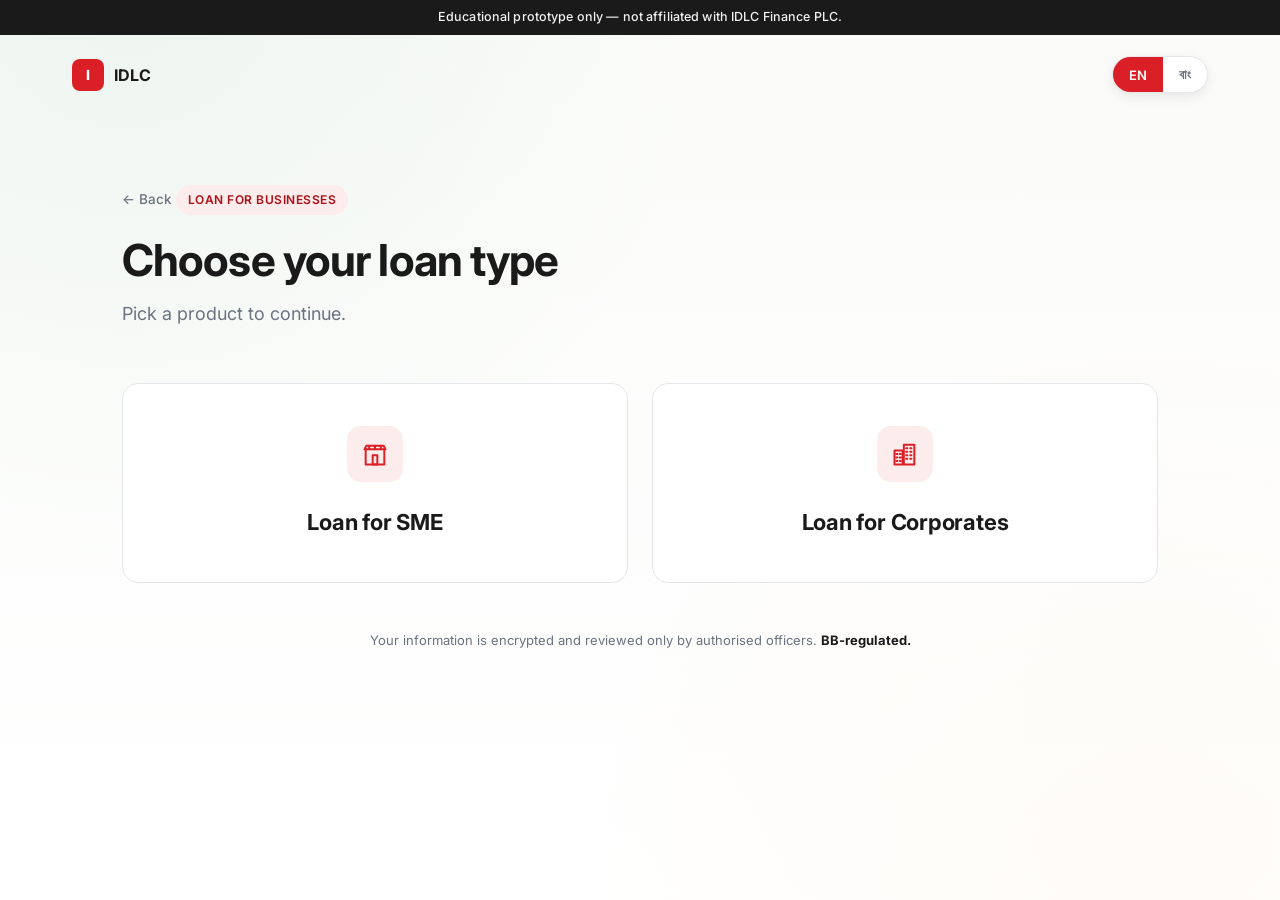
==== apply-business.html @ 6945b5ed "Initial commit: loan gateway prototype" ====
<!DOCTYPE html>
<html lang="en">
<head>
  <meta charset="UTF-8" />
  <meta name="viewport" content="width=device-width, initial-scale=1.0" />
  <title>Apply: Business Loans — IDLC Finance</title>
  <meta name="description" content="Choose between SME Loan and Corporate Loan." />
  <link rel="preconnect" href="https://fonts.googleapis.com" />
  <link rel="preconnect" href="https://fonts.gstatic.com" crossorigin />
  <link href="https://fonts.googleapis.com/css2?family=Hind+Siliguri:wght@400;500;600;700&family=Inter:wght@400;500;600;700&display=swap" rel="stylesheet" />
  <link rel="stylesheet" href="styles.css?v=2" />
</head>
<body class="apply-page">

  <div class="demo-ribbon" role="note">
    <span data-i18n="demo_disclaimer">Educational prototype only — not affiliated with IDLC Finance PLC.</span>
  </div>

  <header class="apply-header">
    <a href="index.html" class="brand" aria-label="IDLC Finance home">
      <span class="brand-mark">I</span>
      <span data-i18n="brand_name">IDLC</span>
    </a>

    <div class="lang-toggle" role="group" aria-label="Language">
      <button data-lang="en" class="lang-btn active" type="button" aria-pressed="true">EN</button>
      <button data-lang="bn" class="lang-btn" type="button" aria-pressed="false">বাং</button>
    </div>
  </header>

  <main class="apply-main">
    <a href="apply.html" class="back-link" data-i18n="back">← Back</a>
    <span class="apply-eyebrow" data-i18n="loan_business">Loan for Businesses</span>
    <h1 class="apply-title" data-i18n="choose_loan_type">Choose your loan type</h1>
    <p class="apply-subtitle" data-i18n="choose_loan_sub">Pick a product to continue.</p>

    <div class="loan-options">

      <a href="#" class="loan-card loan-card--compact" aria-label="SME Loan">
        <div class="loan-card-icon" aria-hidden="true">
          <svg viewBox="0 0 24 24" fill="none" stroke="currentColor" stroke-width="1.7" stroke-linecap="round" stroke-linejoin="round">
            <path d="M3 8h18l-1.5-3h-15z"/>
            <path d="M7 8v-3M12 8v-3M17 8v-3"/>
            <path d="M4 8v13h16V8"/>
            <rect x="10" y="13" width="4" height="8"/>
          </svg>
        </div>
        <h2 data-i18n="prod_sme_loan">Loan for SME</h2>
      </a>

      <a href="#" class="loan-card loan-card--compact" aria-label="Corporate Loan">
        <div class="loan-card-icon" aria-hidden="true">
          <svg viewBox="0 0 24 24" fill="none" stroke="currentColor" stroke-width="1.7" stroke-linecap="round" stroke-linejoin="round">
            <rect x="3" y="9" width="7" height="12"/>
            <rect x="11" y="4" width="9" height="17"/>
            <line x1="4.5" y1="12" x2="5.5" y2="12"/>
            <line x1="7.5" y1="12" x2="8.5" y2="12"/>
            <line x1="4.5" y1="15" x2="5.5" y2="15"/>
            <line x1="7.5" y1="15" x2="8.5" y2="15"/>
            <line x1="4.5" y1="18" x2="5.5" y2="18"/>
            <line x1="7.5" y1="18" x2="8.5" y2="18"/>
            <line x1="13" y1="7" x2="14" y2="7"/>
            <line x1="16.5" y1="7" x2="17.5" y2="7"/>
            <line x1="13" y1="10" x2="14" y2="10"/>
            <line x1="16.5" y1="10" x2="17.5" y2="10"/>
            <line x1="13" y1="13" x2="14" y2="13"/>
            <line x1="16.5" y1="13" x2="17.5" y2="13"/>
            <line x1="13" y1="16" x2="14" y2="16"/>
            <line x1="16.5" y1="16" x2="17.5" y2="16"/>
          </svg>
        </div>
        <h2 data-i18n="prod_corporate_loan">Loan for Corporates</h2>
      </a>

    </div>

    <p class="apply-footer-note" data-i18n-html="footer_note_html">
      Your information is encrypted and reviewed only by authorised officers. <strong>BB-regulated.</strong>
    </p>
  </main>

  <script src="translations.js"></script>
  <script src="app.js"></script>
</body>
</html>
---- styles.css ----
:root {
  --idlc-green: #DA1F26;       /* primary brand red */
  --idlc-green-dark: #AE1018;  /* hover / pressed */
  --idlc-green-light: #FDECEC; /* tint backgrounds */
  --idlc-green-deeper: #5E0B0F;/* dark band (why-us) */
  --idlc-accent: #F5A623;      /* warm amber accent */
  --bg: #ffffff;
  --surface: #fafbf9;
  --surface-2: #f3f6f3;
  --text: #1a1a1a;
  --text-muted: #6b7280;
  --text-light: #9ca3af;
  --border: #e5e7eb;
  --shadow-sm: 0 1px 2px rgba(0,0,0,0.04);
  --shadow-md: 0 4px 12px rgba(0,0,0,0.08);
  --shadow-lg: 0 12px 32px rgba(0,131,62,0.20);
  --radius-sm: 8px;
  --radius-md: 12px;
  --radius-lg: 16px;
  --radius-pill: 9999px;
}

* { box-sizing: border-box; margin: 0; padding: 0; }
html { scroll-behavior: smooth; }
body {
  font-family: 'Inter', -apple-system, BlinkMacSystemFont, "Segoe UI", "Helvetica Neue", Arial, sans-serif;
  color: var(--text);
  background: var(--bg);
  line-height: 1.5;
  -webkit-font-smoothing: antialiased;
}
body[lang="bn"],
html[lang="bn"] body {
  font-family: 'Hind Siliguri', 'Noto Sans Bengali', 'SolaimanLipi', -apple-system, sans-serif;
}

img, svg { max-width: 100%; }
ul { list-style: none; }
a { color: inherit; text-decoration: none; }

/* ============================================================
   HOME PAGE — all clicks inside .home-content are disabled
   ============================================================ */
.home-content {
  pointer-events: none;
  user-select: none;
}

/* ============ Top nav ============ */
.site-nav {
  background: white;
  border-bottom: 1px solid var(--border);
  position: relative;
  z-index: 5;
}
.site-nav-inner {
  max-width: 1240px;
  margin: 0 auto;
  display: flex;
  align-items: center;
  justify-content: space-between;
  padding: 14px 32px;
  gap: 24px;
}
.site-brand {
  display: inline-flex;
  align-items: center;
  gap: 10px;
  font-weight: 700;
  font-size: 17px;
}
.site-brand-mark {
  width: 32px;
  height: 32px;
  border-radius: 8px;
  background: var(--idlc-green);
  color: white;
  display: grid;
  place-items: center;
  font-size: 15px;
  font-weight: 800;
}
.site-menu {
  display: flex;
  gap: 22px;
  align-items: center;
  flex: 1;
  justify-content: center;
}
.site-menu a {
  font-size: 13.5px;
  font-weight: 500;
  color: var(--text);
  white-space: nowrap;
}
.site-nav-actions {
  display: flex;
  align-items: center;
  gap: 18px;
  font-size: 13.5px;
  font-weight: 500;
  color: var(--text);
}
.nav-icon {
  display: inline-grid;
  place-items: center;
  color: var(--text-muted);
}
.nav-login {
  padding: 7px 14px;
  border: 1px solid var(--idlc-green);
  border-radius: var(--radius-pill);
  color: var(--idlc-green);
}

/* ============ Hero ============ */
.hero {
  position: relative;
  background: linear-gradient(180deg, #f1f8f3 0%, #e8f5ee 60%, #ffffff 100%);
  overflow: hidden;
}
.hero-bg { position: absolute; inset: 0; pointer-events: none; }
.hero-blob {
  position: absolute;
  border-radius: 50%;
  filter: blur(60px);
  opacity: 0.55;
}
.hero-blob-1 { width: 420px; height: 420px; background: rgba(0,131,62,0.18); top: -120px; left: -100px; }
.hero-blob-2 { width: 360px; height: 360px; background: rgba(245,166,35,0.16); bottom: -120px; right: -80px; }

.hero-inner {
  position: relative;
  max-width: 1240px;
  margin: 0 auto;
  padding: 80px 32px 96px;
  display: grid;
  grid-template-columns: 1.15fr 0.85fr;
  gap: 48px;
  align-items: center;
}
.hero-eyebrow {
  display: inline-block;
  background: white;
  color: var(--idlc-green-dark);
  font-size: 12px;
  font-weight: 600;
  letter-spacing: 0.06em;
  text-transform: uppercase;
  padding: 6px 12px;
  border-radius: var(--radius-pill);
  border: 1px solid rgba(0,131,62,0.18);
  margin-bottom: 18px;
}
.hero-title {
  font-size: clamp(34px, 5vw, 56px);
  font-weight: 800;
  line-height: 1.08;
  letter-spacing: -0.025em;
  margin-bottom: 18px;
  max-width: 600px;
}
.hero-sub {
  font-size: 18px;
  color: var(--text-muted);
  max-width: 540px;
  margin-bottom: 32px;
}
.hero-ctas {
  display: flex;
  gap: 12px;
  flex-wrap: wrap;
}
.btn {
  display: inline-flex;
  align-items: center;
  gap: 8px;
  padding: 13px 24px;
  border-radius: var(--radius-pill);
  font-size: 14.5px;
  font-weight: 600;
  white-space: nowrap;
}
.btn-primary {
  background: var(--idlc-green);
  color: white;
}
.btn-ghost {
  background: transparent;
  color: var(--text);
  border: 1.5px solid var(--text);
}

/* Hero card */
.hero-card {
  background: white;
  border-radius: 20px;
  padding: 28px;
  box-shadow: 0 24px 60px rgba(0,131,62,0.12), 0 4px 12px rgba(0,0,0,0.05);
  border: 1px solid var(--border);
}
.hero-card-chart { margin-bottom: 12px; }
.hero-card-value {
  font-size: 32px;
  font-weight: 800;
  color: var(--idlc-green-dark);
  letter-spacing: -0.02em;
  margin-bottom: 4px;
}
.hero-card-label {
  font-size: 14px;
  color: var(--text);
  font-weight: 600;
  margin-bottom: 4px;
}
.hero-card-meta {
  font-size: 12.5px;
  color: var(--text-muted);
}

/* ============ Stat strip ============ */
.stat-strip {
  background: var(--idlc-green);
  color: white;
}
.stat-strip-inner {
  max-width: 1240px;
  margin: 0 auto;
  padding: 32px;
  display: grid;
  grid-template-columns: repeat(4, 1fr);
  gap: 24px;
}
.stat-item {
  display: flex;
  flex-direction: column;
  align-items: center;
  text-align: center;
  gap: 4px;
}
.stat-num {
  font-size: 36px;
  font-weight: 800;
  letter-spacing: -0.02em;
  line-height: 1;
}
.stat-label {
  font-size: 13px;
  opacity: 0.88;
}

/* ============ Section wrapper ============ */
.section {
  padding: 88px 0;
}
.section-inner {
  max-width: 1240px;
  margin: 0 auto;
  padding: 0 32px;
}
.section-head {
  margin-bottom: 48px;
}
.section-head--center {
  text-align: center;
}
.section-title {
  font-size: clamp(26px, 3.4vw, 36px);
  font-weight: 700;
  letter-spacing: -0.015em;
  margin-bottom: 10px;
}
.section-title--light { color: white; }
.section-sub {
  font-size: 16px;
  color: var(--text-muted);
  max-width: 600px;
}
.section-sub--light { color: rgba(255,255,255,0.85); margin: 0 auto; }

/* ============ How it works ============ */
.how-grid {
  display: grid;
  grid-template-columns: repeat(3, 1fr);
  gap: 32px;
  position: relative;
  padding-top: 8px;
  max-width: 980px;
  margin: 0 auto;
}
.how-grid::before {
  content: "";
  position: absolute;
  top: 36px;
  left: 18%;
  right: 18%;
  height: 2px;
  background: linear-gradient(90deg, transparent 0%, var(--idlc-green-light) 18%, var(--idlc-green-light) 82%, transparent 100%);
  z-index: 0;
}
.how-step {
  text-align: center;
  position: relative;
  z-index: 1;
  padding: 0 8px;
}
.how-step-num {
  width: 56px;
  height: 56px;
  border-radius: 50%;
  background: var(--idlc-green);
  color: white;
  font-weight: 800;
  display: grid;
  place-items: center;
  font-size: 17px;
  margin: 0 auto 18px;
  border: 4px solid white;
  box-shadow: 0 6px 20px rgba(218,31,38,0.28);
  letter-spacing: 0.02em;
}
.how-icon {
  width: 44px;
  height: 44px;
  border-radius: 12px;
  background: var(--idlc-green-light);
  color: var(--idlc-green);
  display: grid;
  place-items: center;
  margin: 0 auto 14px;
}
.how-step h3 {
  font-size: 18px;
  font-weight: 700;
  margin-bottom: 8px;
}
.how-step p {
  font-size: 14.5px;
  color: var(--text-muted);
  max-width: 280px;
  margin: 0 auto;
  line-height: 1.55;
}
.card-link {
  display: inline-block;
  color: var(--idlc-green);
  font-weight: 600;
  font-size: 13.5px;
}

/* ============ News ============ */
.section-news { background: var(--surface); }
.news-grid {
  display: grid;
  grid-template-columns: repeat(4, 1fr);
  gap: 20px;
}
.news-card {
  background: white;
  border: 1px solid var(--border);
  border-radius: var(--radius-lg);
  overflow: hidden;
}
.news-thumb {
  width: 100%;
  aspect-ratio: 16/10;
}
.news-thumb-1 { background: linear-gradient(135deg, #DA1F26 0%, #8A0F14 100%); }
.news-thumb-2 { background: linear-gradient(135deg, #5E0B0F 0%, #DA1F26 100%); }
.news-thumb-3 { background: linear-gradient(135deg, #2c3e50 0%, #34495e 100%); }
.news-thumb-4 { background: linear-gradient(135deg, #C44848 0%, #E9A0A0 100%); }
.news-body { padding: 20px 22px 24px; }
.news-date {
  display: block;
  font-size: 12px;
  font-weight: 600;
  color: var(--idlc-green-dark);
  letter-spacing: 0.04em;
  text-transform: uppercase;
  margin-bottom: 8px;
}
.news-card h3 {
  font-size: 16px;
  font-weight: 700;
  line-height: 1.35;
  margin-bottom: 8px;
}
.news-card p {
  font-size: 13.5px;
  color: var(--text-muted);
  line-height: 1.55;
  margin-bottom: 14px;
}

/* ============ Why us (dark green band) ============ */
.section-why {
  background:
    radial-gradient(circle at 15% 25%, rgba(255,255,255,0.06), transparent 40%),
    radial-gradient(circle at 85% 75%, rgba(245,166,35,0.08), transparent 40%),
    linear-gradient(180deg, var(--idlc-green-dark) 0%, var(--idlc-green-deeper) 100%);
  color: white;
}
.why-grid {
  display: grid;
  grid-template-columns: repeat(4, 1fr);
  gap: 18px;
}
.why-card {
  background: rgba(255,255,255,0.06);
  border: 1px solid rgba(255,255,255,0.12);
  border-radius: var(--radius-lg);
  padding: 28px 22px;
  text-align: center;
}
.why-icon {
  width: 56px;
  height: 56px;
  border-radius: 14px;
  background: rgba(255,255,255,0.10);
  color: white;
  display: grid;
  place-items: center;
  margin: 0 auto 18px;
}
.why-card h3 {
  font-size: 16px;
  font-weight: 700;
  margin-bottom: 8px;
}
.why-card p {
  font-size: 13px;
  color: rgba(255,255,255,0.80);
  line-height: 1.55;
}

/* ============ Quick links ============ */
.quick-grid {
  display: grid;
  grid-template-columns: repeat(4, 1fr);
  gap: 20px;
}
.quick-card {
  background: white;
  border: 1px solid var(--border);
  border-radius: var(--radius-lg);
  padding: 22px;
}
.quick-thumb {
  aspect-ratio: 16/9;
  border-radius: var(--radius-md);
  margin-bottom: 18px;
  display: grid;
  place-items: center;
  color: white;
  font-weight: 800;
  font-size: 18px;
  letter-spacing: 0.04em;
}
.quick-thumb-1 { background: linear-gradient(135deg, #2c3e50, #34495e); }
.quick-thumb-2 { background: linear-gradient(135deg, #DA1F26, #E55C61); }
.quick-thumb-3 { background: linear-gradient(135deg, #1976d2, #42a5f5); }

.quick-card h3 {
  font-size: 16px;
  font-weight: 700;
  margin-bottom: 6px;
}
.quick-card p {
  font-size: 13.5px;
  color: var(--text-muted);
  line-height: 1.55;
  margin-bottom: 14px;
}

.quick-card-stock {
  background: linear-gradient(160deg, #fff7ed 0%, #fffbf2 100%);
  border-color: rgba(245,166,35,0.30);
}
.stock-head {
  font-weight: 700;
  font-size: 15px;
  color: var(--idlc-green-dark);
  margin-bottom: 14px;
}
.stock-rows { display: flex; flex-direction: column; gap: 8px; margin-bottom: 16px; }
.stock-row {
  display: flex;
  justify-content: space-between;
  font-size: 13.5px;
  color: var(--text);
  padding: 6px 10px;
  background: white;
  border-radius: 8px;
  border: 1px solid #f3e2c4;
}
.stock-row strong { font-weight: 700; }
.stock-up { color: var(--idlc-green-dark); }

/* ============ Home footer ============ */
.home-footer {
  background: #f3f6f3;
  color: var(--text);
}
.footer-illustration {
  display: block;
  line-height: 0;
  background: #f3f6f3;
}
.footer-inner {
  max-width: 1240px;
  margin: 0 auto;
  padding: 56px 32px 32px;
  display: grid;
  grid-template-columns: repeat(3, 1fr) 1.4fr;
  gap: 40px;
}
.footer-col h4 {
  font-size: 13px;
  font-weight: 700;
  letter-spacing: 0.06em;
  text-transform: uppercase;
  margin-bottom: 16px;
  color: var(--text);
}
.footer-col ul li {
  font-size: 14px;
  color: var(--text-muted);
  margin-bottom: 10px;
}
.footer-col-wide { color: var(--text); }
.footer-map {
  width: 100%;
  height: 130px;
  border-radius: var(--radius-md);
  background: white;
  border: 1px solid var(--border);
  position: relative;
  overflow: hidden;
  margin-bottom: 16px;
}
.footer-map-grid {
  position: absolute; inset: 0;
  background-image:
    linear-gradient(to right, rgba(0,0,0,0.04) 1px, transparent 1px),
    linear-gradient(to bottom, rgba(0,0,0,0.04) 1px, transparent 1px);
  background-size: 20px 20px;
}
.footer-map-road {
  position: absolute;
  top: 60%;
  left: -10%;
  right: -10%;
  height: 8px;
  background: rgba(218,31,38,0.15);
  transform: rotate(-6deg);
}
.footer-map-pin {
  position: absolute;
  top: 38%;
  left: 56%;
}
.footer-address {
  font-size: 13.5px;
  color: var(--text-muted);
  margin-bottom: 6px;
  line-height: 1.5;
}
.footer-contact {
  font-size: 13px;
  color: var(--text-muted);
}
.footer-bottom {
  max-width: 1240px;
  margin: 0 auto;
  padding: 22px 32px;
  border-top: 1px solid #e1e5e0;
  display: flex;
  justify-content: space-between;
  align-items: center;
  font-size: 12.5px;
  color: var(--text-muted);
  flex-wrap: wrap;
  gap: 12px;
}
.footer-social { display: inline-flex; align-items: center; gap: 12px; }
.footer-social-icons { display: inline-flex; gap: 8px; }
.footer-social-icons span {
  width: 26px;
  height: 26px;
  border-radius: 50%;
  background: var(--idlc-green);
  color: white;
  display: inline-grid;
  place-items: center;
  font-size: 12px;
  font-weight: 700;
}

/* ============================================================
   Language toggle + Floating action buttons (shared)
   ============================================================ */
.lang-toggle {
  display: inline-flex;
  background: white;
  border: 1px solid var(--border);
  border-radius: var(--radius-pill);
  overflow: hidden;
  box-shadow: var(--shadow-md);
  pointer-events: auto;
}
.lang-toggle--floating {
  position: fixed;
  top: 16px;
  right: 16px;
  z-index: 1001;
}
.lang-btn {
  border: 0;
  background: transparent;
  padding: 9px 16px;
  font-size: 13px;
  font-weight: 600;
  color: var(--text-muted);
  cursor: pointer;
  transition: background 0.2s, color 0.2s;
  font-family: inherit;
}
.lang-btn:hover { color: var(--idlc-green); }
.lang-btn.active {
  background: var(--idlc-green);
  color: white;
}
.lang-btn.active:hover { color: white; }

.floating-actions {
  position: fixed;
  bottom: 24px;
  right: 24px;
  display: flex;
  flex-direction: column;
  gap: 12px;
  align-items: flex-end;
  z-index: 1000;
  pointer-events: auto;
}
.fab {
  display: inline-flex;
  align-items: center;
  gap: 10px;
  padding: 14px 24px;
  border-radius: var(--radius-pill);
  font-size: 15px;
  font-weight: 600;
  text-decoration: none;
  white-space: nowrap;
  border: 0;
  cursor: pointer;
  font-family: inherit;
  transition: transform 0.18s ease, box-shadow 0.18s ease, background 0.18s ease;
}
.fab svg { width: 18px; height: 18px; }
.fab-primary {
  background: var(--idlc-green);
  color: white;
  box-shadow: var(--shadow-lg);
}
.fab-primary:hover {
  transform: translateY(-2px);
  box-shadow: 0 16px 36px rgba(0,131,62,0.32);
  background: var(--idlc-green-dark);
}
.fab-primary:focus-visible { outline: 3px solid rgba(0,131,62,0.35); outline-offset: 3px; }
.fab-secondary {
  background: white;
  color: var(--idlc-green);
  border: 1.5px solid var(--idlc-green);
  box-shadow: var(--shadow-md);
}
.fab-secondary:hover {
  transform: translateY(-1px);
  background: var(--idlc-green-light);
}
.fab-secondary:focus-visible { outline: 3px solid rgba(0,131,62,0.25); outline-offset: 3px; }

/* ============================================================
   APPLY PAGE
   ============================================================ */
body.apply-page {
  background:
    radial-gradient(circle at 10% 0%, rgba(0,131,62,0.05), transparent 40%),
    radial-gradient(circle at 90% 100%, rgba(245,166,35,0.04), transparent 40%),
    linear-gradient(180deg, #fafbf9 0%, #ffffff 100%);
  min-height: 100vh;
}
.apply-header {
  display: flex;
  justify-content: space-between;
  align-items: center;
  padding: 20px 32px;
  max-width: 1200px;
  margin: 0 auto;
}
.brand {
  display: inline-flex;
  align-items: center;
  gap: 10px;
  text-decoration: none;
  color: var(--text);
  font-weight: 700;
  font-size: 16px;
}
.brand-mark {
  width: 32px;
  height: 32px;
  border-radius: 8px;
  background: var(--idlc-green);
  color: white;
  display: grid;
  place-items: center;
  font-size: 14px;
  font-weight: 800;
}
.back-link {
  color: var(--text-muted);
  text-decoration: none;
  font-size: 14px;
  font-weight: 500;
  transition: color 0.2s;
  display: inline-flex;
  align-items: center;
  gap: 6px;
}
.back-link:hover { color: var(--idlc-green); }

.apply-main {
  max-width: 1100px;
  margin: 0 auto;
  padding: 72px 32px 64px;
}
.apply-eyebrow {
  display: inline-block;
  background: var(--idlc-green-light);
  color: var(--idlc-green-dark);
  font-size: 12px;
  font-weight: 600;
  padding: 6px 12px;
  border-radius: var(--radius-pill);
  letter-spacing: 0.04em;
  text-transform: uppercase;
  margin-bottom: 20px;
}
.apply-title {
  font-size: clamp(28px, 4.5vw, 44px);
  font-weight: 700;
  letter-spacing: -0.02em;
  margin-bottom: 14px;
  line-height: 1.15;
}
.apply-subtitle {
  font-size: 18px;
  color: var(--text-muted);
  margin-bottom: 56px;
  max-width: 620px;
}

.loan-options {
  display: grid;
  grid-template-columns: repeat(auto-fit, minmax(320px, 1fr));
  gap: 24px;
}
.loan-card {
  display: flex;
  flex-direction: column;
  align-items: center;
  justify-content: center;
  text-align: center;
  background: white;
  border: 1px solid var(--border);
  border-radius: var(--radius-lg);
  padding: 36px 32px;
  text-decoration: none;
  color: inherit;
  transition: transform 0.22s ease, box-shadow 0.22s ease, border-color 0.22s ease;
  position: relative;
  overflow: hidden;
  min-height: 280px;
}
.loan-card::before {
  content: "";
  position: absolute;
  top: 0; left: 0; right: 0;
  height: 3px;
  background: linear-gradient(90deg, var(--idlc-green), var(--idlc-accent));
  transform: scaleX(0);
  transform-origin: left;
  transition: transform 0.35s ease;
}
.loan-card:hover {
  transform: translateY(-4px);
  box-shadow: 0 16px 36px rgba(0,0,0,0.09);
  border-color: var(--idlc-green);
}
.loan-card:hover::before { transform: scaleX(1); }
.loan-card:focus-visible { outline: 3px solid rgba(0,131,62,0.30); outline-offset: 3px; }
.loan-card-icon {
  width: 56px;
  height: 56px;
  border-radius: 14px;
  background: var(--idlc-green-light);
  color: var(--idlc-green);
  display: grid;
  place-items: center;
  margin-bottom: 24px;
}
.loan-card-icon svg { width: 28px; height: 28px; stroke: currentColor; }
.loan-card h2 { font-size: 22px; font-weight: 700; margin-bottom: 10px; letter-spacing: -0.01em; }
.loan-card p { color: var(--text-muted); font-size: 15px; line-height: 1.55; max-width: 32ch; }
.loan-card-cta {
  color: var(--idlc-green);
  font-weight: 600;
  font-size: 14px;
  display: inline-flex;
  align-items: center;
  gap: 6px;
  transition: gap 0.2s ease;
}
.loan-card:hover .loan-card-cta { gap: 12px; }
.apply-footer-note {
  margin-top: 48px;
  text-align: center;
  color: var(--text-muted);
  font-size: 13px;
}
.apply-footer-note strong { color: var(--text); }

/* ============================================================
   Product detail pages (Home / Car / Personal Loan)
   Layout: 2-column hero with Form + EMI Calculator,
   then full-width info sections (Purpose, Eligibility, etc.)
   ============================================================ */
.product-page-main {
  max-width: 1140px;
  margin: 0 auto;
  padding: 28px 32px 72px;
}

.product-hero-grid {
  display: grid;
  grid-template-columns: 1.25fr 0.85fr;
  gap: 24px;
  margin: 32px 0 28px;
  align-items: start;
}

/* ---- Form ---- */
.loan-form-card {
  background: white;
  border: 1px solid var(--border);
  border-radius: var(--radius-lg);
  padding: 32px;
}
.loan-form-card h2,
.calc-widget h2,
.info-section h2 {
  font-size: 20px;
  font-weight: 700;
  margin-bottom: 18px;
  letter-spacing: -0.01em;
}
.loan-form .form-row {
  display: grid;
  grid-template-columns: 1fr 1fr;
  gap: 14px;
}
.loan-form .form-group {
  margin-bottom: 14px;
}
.loan-form label {
  display: block;
  font-size: 12.5px;
  font-weight: 600;
  color: var(--text);
  margin-bottom: 6px;
  letter-spacing: 0.01em;
}
.loan-form input,
.loan-form select,
.loan-form textarea {
  width: 100%;
  padding: 11px 14px;
  border: 1px solid var(--border);
  border-radius: 8px;
  font-size: 14px;
  font-family: inherit;
  background: white;
  color: var(--text);
  transition: border-color 0.15s ease, box-shadow 0.15s ease;
}
.loan-form input:focus,
.loan-form select:focus,
.loan-form textarea:focus {
  outline: none;
  border-color: var(--idlc-green);
  box-shadow: 0 0 0 3px rgba(218,31,38,0.12);
}
.loan-form textarea { resize: vertical; min-height: 72px; }
.btn-submit {
  background: var(--idlc-green);
  color: white;
  border: 0;
  padding: 14px 24px;
  border-radius: 9999px;
  font-size: 15px;
  font-weight: 600;
  cursor: pointer;
  width: 100%;
  margin-top: 8px;
  font-family: inherit;
  transition: background 0.18s ease, transform 0.15s ease, box-shadow 0.18s ease;
  box-shadow: var(--shadow-lg);
}
.btn-submit:hover {
  background: var(--idlc-green-dark);
  transform: translateY(-1px);
  box-shadow: 0 16px 36px rgba(218,31,38,0.30);
}

/* ---- EMI Calculator ---- */
.calc-widget {
  background: linear-gradient(160deg, #fff7ed 0%, #ffffff 100%);
  border: 1px solid rgba(245,166,35,0.30);
  border-radius: var(--radius-lg);
  padding: 28px;
  position: sticky;
  top: 16px;
}
.calc-group { margin-bottom: 18px; }
.calc-group-head {
  display: flex;
  justify-content: space-between;
  align-items: baseline;
  margin-bottom: 8px;
}
.calc-group-label {
  font-size: 11.5px;
  font-weight: 700;
  color: var(--text-muted);
  text-transform: uppercase;
  letter-spacing: 0.06em;
}
.calc-group-value {
  font-size: 16px;
  font-weight: 700;
  color: var(--idlc-green-dark);
}
.calc-group input[type="range"] {
  width: 100%;
  accent-color: var(--idlc-green);
  height: 4px;
}
.calc-result {
  background: white;
  border-radius: 12px;
  padding: 16px 18px;
  margin-top: 18px;
  border: 1px solid var(--border);
}
.calc-result-row {
  display: flex;
  justify-content: space-between;
  padding: 7px 0;
  border-bottom: 1px solid var(--border);
  font-size: 13.5px;
  color: var(--text-muted);
}
.calc-result-row strong { font-weight: 700; color: var(--text); }
.calc-result-row:last-child {
  border-bottom: 0;
  padding-top: 12px;
  margin-top: 4px;
}
.calc-result-row:last-child span,
.calc-result-row:last-child strong {
  font-size: 16px;
  font-weight: 700;
  color: var(--idlc-green-dark);
}

/* ---- Info sections ---- */
.info-section {
  background: white;
  border: 1px solid var(--border);
  border-radius: var(--radius-lg);
  padding: 28px 32px;
  margin-bottom: 16px;
}
.info-section p,
.info-section li {
  font-size: 14.5px;
  line-height: 1.65;
  color: var(--text);
}
.info-section ul,
.info-section ol { padding-left: 22px; }
.info-section li { margin-bottom: 6px; }
.info-section p + ul,
.info-section p + ol { margin-top: 8px; }
.info-note {
  margin-top: 14px;
  font-size: 12.5px;
  font-style: italic;
  color: var(--text-light);
  padding: 8px 12px;
  background: var(--surface-2);
  border-left: 3px solid var(--idlc-accent);
  border-radius: 4px;
}

/* ---- FAQ accordion ---- */
.faq-item {
  border-bottom: 1px solid var(--border);
}
.faq-item:last-of-type { border-bottom: 0; }
.faq-item summary {
  padding: 14px 0;
  font-weight: 600;
  font-size: 15px;
  cursor: pointer;
  list-style: none;
  display: flex;
  justify-content: space-between;
  align-items: center;
  gap: 12px;
}
.faq-item summary::-webkit-details-marker { display: none; }
.faq-item summary::after {
  content: "+";
  font-size: 22px;
  font-weight: 400;
  color: var(--idlc-green);
  width: 24px;
  text-align: center;
  flex-shrink: 0;
}
.faq-item[open] summary::after { content: "−"; }
.faq-item p {
  padding: 0 0 16px;
  color: var(--text-muted);
  font-size: 14px;
  line-height: 1.6;
}

/* ---- Toast (submit confirmation) ---- */
.form-toast {
  position: fixed;
  bottom: 24px;
  left: 50%;
  transform: translateX(-50%) translateY(20px);
  background: var(--idlc-green);
  color: white;
  padding: 14px 22px;
  border-radius: 9999px;
  font-size: 14px;
  font-weight: 500;
  box-shadow: 0 16px 36px rgba(218,31,38,0.32);
  opacity: 0;
  transition: opacity 0.3s ease, transform 0.3s ease;
  z-index: 2000;
  max-width: 90vw;
  text-align: center;
}
.form-toast.show {
  opacity: 1;
  transform: translateX(-50%) translateY(0);
}

/* ---- Responsive ---- */
@media (max-width: 900px) {
  .product-hero-grid { grid-template-columns: 1fr; }
  .calc-widget { position: static; }
  .loan-form .form-row { grid-template-columns: 1fr; }
  .loan-form-card { padding: 24px; }
  .info-section { padding: 24px; }
  .product-page-main { padding: 20px 20px 56px; }
}

/* ============================================================
   Apply sub-pages (Individual / Business product chooser)
   Reuses .loan-card with a --compact modifier that drops min-height
   and pushes the CTA to the bottom (since there is no description).
   ============================================================ */
.apply-main .back-link {
  display: inline-flex;
  margin-bottom: 18px;
  font-size: 13.5px;
}
.loan-card--compact {
  min-height: 200px;
}
.loan-card--compact h2 {
  margin-bottom: 0;
}
.loan-card--compact .loan-card-cta {
  margin-top: auto;
  padding-top: 20px;
}

.product-min-grid {
  display: grid;
  gap: 24px;
}
.product-min-grid--2 { grid-template-columns: repeat(2, 1fr); }
.product-min-grid--3 { grid-template-columns: repeat(3, 1fr); }

.product-card-min {
  position: relative;
  display: flex;
  flex-direction: column;
  justify-content: space-between;
  background: white;
  border: 1px solid var(--border);
  border-radius: var(--radius-lg);
  padding: 32px 28px;
  text-decoration: none;
  color: inherit;
  overflow: hidden;
  min-height: 220px;
  transition: transform 0.22s ease, box-shadow 0.22s ease, border-color 0.22s ease;
}
.product-card-min::before {
  content: "";
  position: absolute;
  top: 0; left: 0; right: 0;
  height: 3px;
  background: linear-gradient(90deg, var(--idlc-green), var(--idlc-accent));
  transform: scaleX(0);
  transform-origin: left;
  transition: transform 0.35s ease;
}
.product-card-min:hover {
  transform: translateY(-4px);
  box-shadow: 0 16px 36px rgba(0,0,0,0.09);
  border-color: var(--idlc-green);
}
.product-card-min:hover::before { transform: scaleX(1); }
.product-card-min:focus-visible {
  outline: 3px solid rgba(218,31,38,0.30);
  outline-offset: 3px;
}

.product-card-min-title {
  position: relative;
  z-index: 2;
  font-size: 22px;
  font-weight: 700;
  letter-spacing: -0.01em;
  line-height: 1.2;
}
.product-card-min-arrow {
  position: relative;
  z-index: 2;
  color: var(--idlc-green);
  align-self: flex-start;
  margin-top: 16px;
  display: inline-grid;
  place-items: center;
  width: 36px;
  height: 36px;
  border-radius: 50%;
  background: var(--idlc-green-light);
  transition: background 0.22s ease, transform 0.22s ease;
}
.product-card-min:hover .product-card-min-arrow {
  background: var(--idlc-green);
  color: white;
  transform: translateX(4px);
}

.product-card-min-art {
  position: absolute;
  bottom: -14px;
  right: -14px;
  width: 170px;
  height: 170px;
  color: var(--idlc-green);
  opacity: 0.10;
  pointer-events: none;
  transition: opacity 0.22s ease, transform 0.22s ease;
  z-index: 1;
}
.product-card-min:hover .product-card-min-art {
  opacity: 0.18;
  transform: translate(-6px, -6px);
}

/* ============================================================
   Responsive
   ============================================================ */
@media (max-width: 1100px) {
  .news-grid, .why-grid, .quick-grid {
    grid-template-columns: repeat(2, 1fr);
  }
  .footer-inner { grid-template-columns: repeat(2, 1fr); gap: 32px; }
  .site-menu { display: none; }
  .hero-inner { grid-template-columns: 1fr; gap: 32px; }
  .hero-card { max-width: 480px; }
}
@media (max-width: 760px) {
  .how-grid { grid-template-columns: 1fr; gap: 28px; max-width: 420px; }
  .how-grid::before { display: none; }
  .product-min-grid--3 { grid-template-columns: repeat(2, 1fr); }
}
@media (max-width: 540px) {
  .product-min-grid--2,
  .product-min-grid--3 { grid-template-columns: 1fr; }
  .product-card-min { min-height: 180px; }
  .product-card-min-art { width: 130px; height: 130px; }
}

@media (max-width: 640px) {
  .floating-actions { bottom: 16px; right: 16px; gap: 10px; }
  .fab { padding: 12px 18px; font-size: 14px; }
  .lang-toggle--floating { top: 12px; right: 12px; }

  .site-nav-inner { padding: 12px 18px; }
  .hero-inner { padding: 56px 20px 64px; }
  .stat-strip-inner { grid-template-columns: repeat(2, 1fr); gap: 18px; padding: 28px 20px; }
  .stat-num { font-size: 28px; }

  .section { padding: 56px 0; }
  .section-inner { padding: 0 20px; }
  .news-grid, .why-grid, .quick-grid {
    grid-template-columns: 1fr;
  }

  .footer-inner { grid-template-columns: 1fr; padding: 40px 20px 24px; }
  .footer-bottom { padding: 18px 20px; flex-direction: column; align-items: flex-start; }

  .apply-main { padding: 56px 20px 32px; }
  .apply-header { padding: 16px 20px; }
  .loan-card { padding: 28px 24px; min-height: auto; }
}

@media (prefers-reduced-motion: reduce) {
  * { transition: none !important; animation: none !important; }
}

/* ============================================================
   Demo disclaimer ribbon (fixed top-of-page on all routes)
   Appended last so it overrides earlier body padding + lang-toggle top.
   ============================================================ */
body { padding-top: 36px; }
.demo-ribbon {
  position: fixed;
  top: 0;
  left: 0;
  right: 0;
  background: #1a1a1a;
  color: rgba(255,255,255,0.94);
  text-align: center;
  font-size: 12.5px;
  font-weight: 500;
  padding: 8px 16px;
  letter-spacing: 0.01em;
  z-index: 1100;
  line-height: 1.5;
}
.lang-toggle--floating { top: 52px; }
@media (max-width: 640px) {
  body { padding-top: 56px; }
  .demo-ribbon { font-size: 11px; padding: 7px 12px; line-height: 1.35; }
  .lang-toggle--floating { top: 66px; }
}
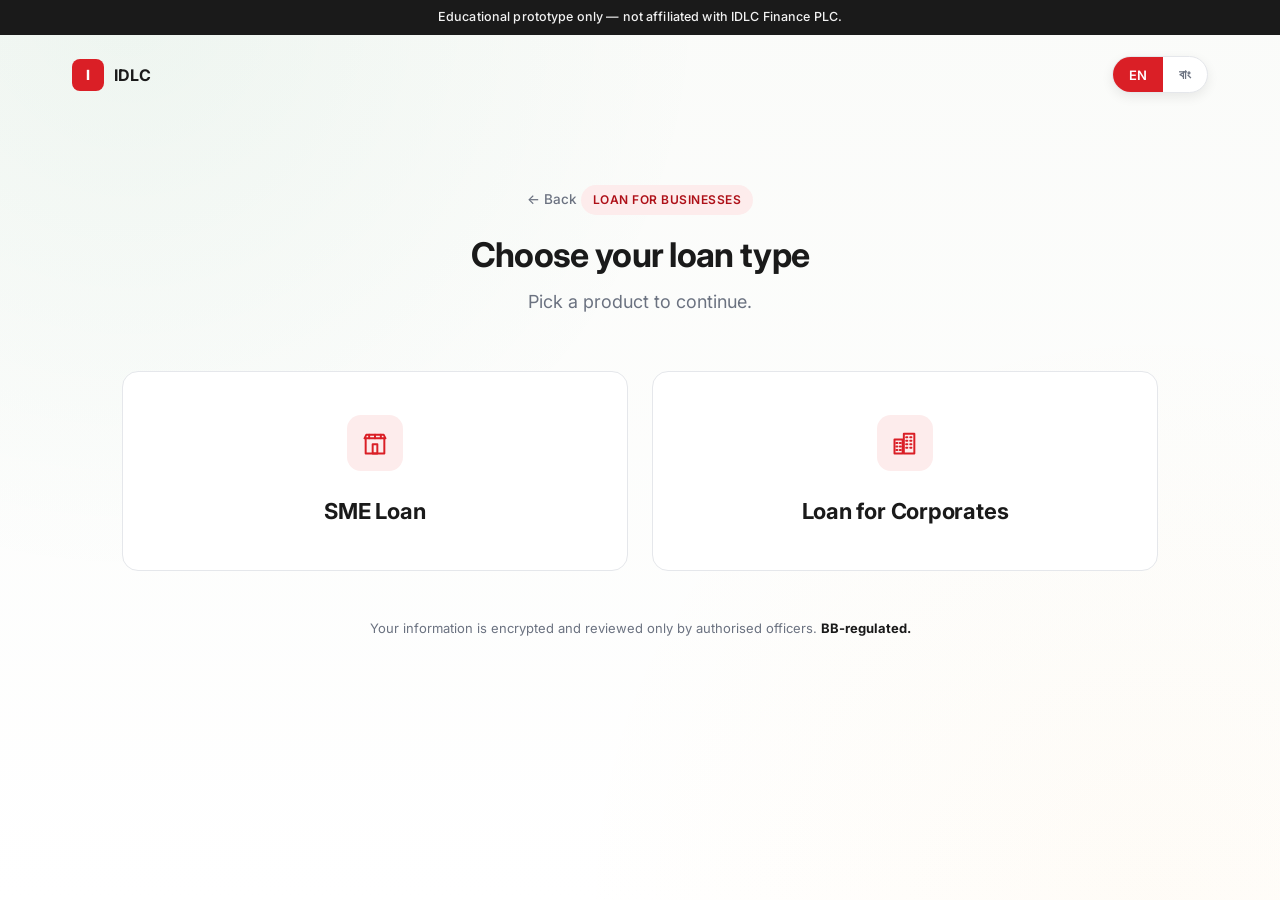
==== commit c830da0f: "SME modal (Product + Mode) on apply-business; Corporate card → external IDLC corporate-loan page in " ====
--- a/apply-business.html
+++ b/apply-business.html
@@ -36,7 +36,7 @@
 
     <div class="loan-options">
 
-      <a href="#" class="loan-card loan-card--compact" aria-label="SME Loan">
+      <a href="apply-sme-loan.html" class="loan-card loan-card--compact" data-product="sme" aria-label="SME Loan">
         <div class="loan-card-icon" aria-hidden="true">
           <svg viewBox="0 0 24 24" fill="none" stroke="currentColor" stroke-width="1.7" stroke-linecap="round" stroke-linejoin="round">
             <path d="M3 8h18l-1.5-3h-15z"/>
@@ -48,7 +48,7 @@
         <h2 data-i18n="prod_sme_loan">Loan for SME</h2>
       </a>
 
-      <a href="#" class="loan-card loan-card--compact" aria-label="Corporate Loan">
+      <a href="https://idlc.com/corporate-loan" target="_blank" rel="noopener noreferrer" class="loan-card loan-card--compact" data-product="corporate" aria-label="Corporate Loan">
         <div class="loan-card-icon" aria-hidden="true">
           <svg viewBox="0 0 24 24" fill="none" stroke="currentColor" stroke-width="1.7" stroke-linecap="round" stroke-linejoin="round">
             <rect x="3" y="9" width="7" height="12"/>
@@ -79,7 +79,112 @@
     </p>
   </main>
 
+  <!-- ============ SME pre-filter modal ============ -->
+  <div class="modal-backdrop" id="loanModal" hidden>
+    <div class="modal-dialog" role="dialog" aria-modal="true" aria-labelledby="modalTitle">
+      <button type="button" class="modal-close" id="modalClose" aria-label="Close">×</button>
+      <div class="modal-sketch" id="modalSketch" aria-hidden="true">
+        <svg viewBox="0 0 120 120" xmlns="http://www.w3.org/2000/svg" fill="none" stroke="currentColor" stroke-width="2.2" stroke-linecap="round" stroke-linejoin="round">
+          <path d="M15 40 H105 L97 22 H23 Z"/>
+          <line x1="35" y1="22" x2="35" y2="40"/>
+          <line x1="60" y1="22" x2="60" y2="40"/>
+          <line x1="85" y1="22" x2="85" y2="40"/>
+          <path d="M20 40 V100 H100 V40"/>
+          <rect x="50" y="62" width="20" height="38"/>
+          <rect x="26" y="58" width="18" height="20"/>
+          <rect x="76" y="58" width="18" height="20"/>
+        </svg>
+      </div>
+      <h2 class="modal-title" id="modalTitle" data-i18n="modal_title_sme">Tell us about your SME Loan</h2>
+      <p class="modal-sub" data-i18n="modal_sub">Help us route your application to the right team.</p>
+
+      <div class="modal-field">
+        <label for="modalProduct" data-i18n="modal_product_label">Choose Your Desired Product</label>
+        <select id="modalProduct" required>
+          <option value="" hidden selected></option>
+          <option value="Purnota - Woman Entrepreneurship Loan" data-i18n="product_purnota">Purnota — Woman Entrepreneurship Loan</option>
+          <option value="Working Capital" data-i18n="product_working_capital">Working Capital</option>
+          <option value="Long Term Loan" data-i18n="product_long_term">Long Term Loan</option>
+        </select>
+      </div>
+
+      <div class="modal-field">
+        <label for="modalMode" data-i18n="modal_financing_label">Financing Mode</label>
+        <select id="modalMode">
+          <option value="" hidden selected></option>
+          <option value="Conventional" data-i18n="modal_financing_conventional">Conventional Financing</option>
+          <option value="Islamic" data-i18n="modal_financing_islamic">Islamic Financing</option>
+        </select>
+      </div>
+
+      <button type="button" class="btn-submit modal-proceed" id="modalProceed" data-i18n="modal_proceed">Proceed</button>
+    </div>
+  </div>
+
   <script src="translations.js"></script>
   <script src="app.js"></script>
+  <script>
+    (function () {
+      "use strict";
+
+      var smeCard  = document.querySelector('.loan-card[data-product="sme"]');
+      var corpCard = document.querySelector('.loan-card[data-product="corporate"]');
+      var modal    = document.getElementById("loanModal");
+      var modalClose = document.getElementById("modalClose");
+      var modalProceed = document.getElementById("modalProceed");
+
+      function openModal() {
+        // Reset selections to blank each time
+        document.getElementById("modalProduct").selectedIndex = 0;
+        document.getElementById("modalMode").selectedIndex = 0;
+        modal.hidden = false;
+        document.body.classList.add("modal-open");
+        setTimeout(function () { document.getElementById("modalProduct").focus(); }, 80);
+      }
+
+      function closeModal() {
+        modal.hidden = true;
+        document.body.classList.remove("modal-open");
+      }
+
+      function proceedFromModal() {
+        var product = document.getElementById("modalProduct").value;
+        var mode    = document.getElementById("modalMode").value;
+        if (!product) { document.getElementById("modalProduct").focus(); return; }
+        if (!mode)    { document.getElementById("modalMode").focus();    return; }
+        var url = "apply-sme-loan.html?purpose=" + encodeURIComponent(product) +
+                  "&mode=" + encodeURIComponent(mode);
+        window.location.href = url;
+      }
+
+      function init() {
+        if (smeCard) {
+          smeCard.addEventListener("click", function (e) {
+            e.preventDefault();
+            openModal();
+          });
+        }
+        // Corporate card: open the real IDLC corporate-loan page in a new tab.
+        // The anchor already has target="_blank" + rel; we keep the intercept
+        // off so default navigation handles it cleanly.
+        if (modalClose)   modalClose.addEventListener("click", closeModal);
+        if (modalProceed) modalProceed.addEventListener("click", proceedFromModal);
+        if (modal) {
+          modal.addEventListener("click", function (e) {
+            if (e.target.id === "loanModal") closeModal();
+          });
+        }
+        document.addEventListener("keydown", function (e) {
+          if (e.key === "Escape" && modal && !modal.hidden) closeModal();
+        });
+      }
+
+      if (document.readyState === "loading") {
+        document.addEventListener("DOMContentLoaded", init);
+      } else {
+        init();
+      }
+    })();
+  </script>
 </body>
 </html>
--- a/styles.css
+++ b/styles.css
@@ -21,6 +21,10 @@
 }
 
 * { box-sizing: border-box; margin: 0; padding: 0; }
+
+/* Ensure the HTML `hidden` attribute always wins, even when an element
+   has a custom display rule (e.g. .otp-error uses display: flex). */
+[hidden] { display: none !important; }
 html { scroll-behavior: smooth; }
 body {
   font-family: 'Inter', -apple-system, BlinkMacSystemFont, "Segoe UI", "Helvetica Neue", Arial, sans-serif;
@@ -839,9 +843,9 @@
    then full-width info sections (Purpose, Eligibility, etc.)
    ============================================================ */
 .product-page-main {
-  max-width: 1140px;
+  max-width: 1600px;
   margin: 0 auto;
-  padding: 28px 32px 72px;
+  padding: 28px 40px 72px;
 }
 
 .product-hero-grid {
@@ -1048,6 +1052,297 @@
   color: var(--text-muted);
   font-size: 14px;
   line-height: 1.6;
+}
+
+/* ---- Form success message (shown after Submit Application) ---- */
+.form-success {
+  background: linear-gradient(160deg, #ecfdf3 0%, #d1fadf 100%);
+  border: 1px solid #6ee7b7;
+  border-radius: var(--radius-lg);
+  padding: 36px 28px;
+  text-align: center;
+  animation: form-success-in 0.35s ease both;
+}
+@keyframes form-success-in {
+  0%   { opacity: 0; transform: translateY(8px); }
+  100% { opacity: 1; transform: translateY(0); }
+}
+.form-success-icon {
+  color: #059669;
+  margin: 0 auto 16px;
+  width: 60px;
+  height: 60px;
+  border-radius: 50%;
+  background: rgba(52, 211, 153, 0.22);
+  display: grid;
+  place-items: center;
+}
+.form-success-title {
+  font-size: 18px;
+  font-weight: 700;
+  color: #065f46;
+  margin-bottom: 8px;
+  letter-spacing: -0.01em;
+}
+.form-success-msg {
+  font-size: 14px;
+  line-height: 1.6;
+  color: #047857;
+  max-width: 380px;
+  margin: 0 auto;
+}
+
+/* Anchor offset so scrollIntoView lands the form question below the fixed ribbon */
+.form-question { scroll-margin-top: 70px; }
+.form-group { scroll-margin-top: 70px; }
+
+/* ============================================================
+   Required-field asterisk marker
+   ============================================================ */
+.field-label > span.req::after,
+.form-question-text.req::after {
+  content: " *";
+  color: #dc2626;
+  font-weight: 700;
+}
+
+/* ============================================================
+   Context chip on product pages (Purpose · Financing Mode from modal)
+   ============================================================ */
+.context-chip {
+  display: inline-flex;
+  align-items: center;
+  gap: 8px;
+  background: var(--idlc-green-light);
+  border: 1px solid rgba(218,31,38,0.18);
+  color: var(--idlc-green-dark);
+  padding: 6px 14px;
+  border-radius: 9999px;
+  font-size: 12.5px;
+  font-weight: 600;
+  margin: 8px 0 16px;
+}
+.context-chip:empty { display: none; }
+.context-chip svg { width: 14px; height: 14px; }
+
+/* ============================================================
+   Modal (pre-filter on apply-individual.html)
+   ============================================================ */
+.modal-backdrop {
+  position: fixed;
+  inset: 0;
+  background: rgba(20, 20, 20, 0.55);
+  backdrop-filter: blur(2px);
+  display: flex;
+  align-items: center;
+  justify-content: center;
+  z-index: 1200;
+  padding: 24px;
+  animation: modal-bg-in 0.2s ease both;
+}
+@keyframes modal-bg-in {
+  from { opacity: 0; }
+  to   { opacity: 1; }
+}
+.modal-dialog {
+  background: white;
+  border-radius: 18px;
+  max-width: 460px;
+  width: 100%;
+  padding: 32px 32px 28px;
+  position: relative;
+  box-shadow: 0 32px 64px rgba(0, 0, 0, 0.32);
+  animation: modal-in 0.28s cubic-bezier(0.16, 1, 0.3, 1) both;
+  max-height: calc(100vh - 60px);
+  overflow-y: auto;
+}
+@keyframes modal-in {
+  from { opacity: 0; transform: scale(0.94) translateY(14px); }
+  to   { opacity: 1; transform: scale(1) translateY(0); }
+}
+.modal-close {
+  position: absolute;
+  top: 14px;
+  right: 14px;
+  width: 32px;
+  height: 32px;
+  border-radius: 50%;
+  border: 0;
+  background: var(--surface-2);
+  color: var(--text-muted);
+  font-size: 22px;
+  line-height: 1;
+  cursor: pointer;
+  display: grid;
+  place-items: center;
+  font-family: inherit;
+  transition: background 0.15s, color 0.15s;
+}
+.modal-close:hover {
+  background: var(--idlc-green-light);
+  color: var(--idlc-green-dark);
+}
+.modal-sketch {
+  width: 100%;
+  height: 130px;
+  display: grid;
+  place-items: center;
+  margin-bottom: 18px;
+  color: var(--idlc-green-dark);
+}
+.modal-sketch svg {
+  width: 120px;
+  height: 120px;
+  filter: drop-shadow(0 6px 12px rgba(218, 31, 38, 0.10));
+}
+.modal-title {
+  font-size: 22px;
+  font-weight: 700;
+  text-align: center;
+  margin-bottom: 6px;
+  letter-spacing: -0.01em;
+}
+.modal-sub {
+  font-size: 13.5px;
+  color: var(--text-muted);
+  text-align: center;
+  margin-bottom: 22px;
+}
+.modal-field { margin-bottom: 14px; }
+.modal-field label {
+  display: block;
+  font-size: 12.5px;
+  font-weight: 600;
+  margin-bottom: 6px;
+  color: var(--text);
+}
+.modal-field select {
+  width: 100%;
+  padding: 11px 14px;
+  border: 1px solid var(--border);
+  border-radius: 8px;
+  font-size: 14px;
+  font-family: inherit;
+  background: white;
+  color: var(--text);
+  cursor: pointer;
+  transition: border-color 0.15s, box-shadow 0.15s;
+}
+.modal-field select:focus {
+  outline: none;
+  border-color: var(--idlc-green);
+  box-shadow: 0 0 0 3px rgba(218, 31, 38, 0.12);
+}
+.modal-proceed { width: 100%; margin-top: 10px; }
+body.modal-open { overflow: hidden; }
+
+/* ---- Progress bar (top of loan application form) ---- */
+.form-progress {
+  display: flex;
+  align-items: center;
+  gap: 12px;
+  margin-bottom: 22px;
+}
+.form-progress-track {
+  flex: 1;
+  height: 6px;
+  background: var(--surface-2);
+  border-radius: 9999px;
+  overflow: hidden;
+}
+.form-progress-fill {
+  height: 100%;
+  background: linear-gradient(90deg, var(--idlc-green), var(--idlc-accent));
+  border-radius: 9999px;
+  width: 0%;
+  transition: width 0.35s cubic-bezier(0.22, 1, 0.36, 1);
+}
+.form-progress-text {
+  font-size: 11.5px;
+  font-weight: 700;
+  color: var(--idlc-green-dark);
+  letter-spacing: 0.02em;
+  min-width: 34px;
+  text-align: right;
+}
+
+/* ---- Terms & conditions checkbox ---- */
+.form-terms {
+  display: flex;
+  align-items: flex-start;
+  gap: 10px;
+  margin: 10px 0 18px;
+  font-size: 13px;
+  line-height: 1.55;
+  cursor: pointer;
+  user-select: none;
+}
+.form-terms input[type="checkbox"] {
+  margin-top: 2px;
+  width: 16px;
+  height: 16px;
+  flex-shrink: 0;
+  accent-color: var(--idlc-green);
+  cursor: pointer;
+}
+.form-terms span { color: var(--text); }
+.terms-link {
+  color: var(--idlc-green-dark);
+  text-decoration: underline;
+  font-weight: 600;
+}
+
+/* ---- Success panel: tracking number + Submit-another ---- */
+.form-success-tracking {
+  background: white;
+  border: 1px dashed #6ee7b7;
+  border-radius: 12px;
+  padding: 14px 16px;
+  margin: 20px auto 0;
+  max-width: 360px;
+}
+.form-success-tracking-label {
+  display: block;
+  font-size: 11px;
+  font-weight: 700;
+  text-transform: uppercase;
+  letter-spacing: 0.08em;
+  color: #047857;
+  margin-bottom: 6px;
+}
+.form-success-tracking-code {
+  display: block;
+  font-family: 'JetBrains Mono', 'Consolas', monospace;
+  font-size: 18px;
+  font-weight: 700;
+  color: #065f46;
+  letter-spacing: 0.06em;
+  margin-bottom: 8px;
+  user-select: all;
+}
+.form-success-tracking-hint {
+  display: block;
+  font-size: 11.5px;
+  color: #059669;
+  line-height: 1.45;
+}
+.btn-submit-another {
+  display: inline-block;
+  margin-top: 22px;
+  padding: 11px 24px;
+  background: white;
+  color: #065f46;
+  border: 1.5px solid #34d399;
+  border-radius: 9999px;
+  font-size: 13.5px;
+  font-weight: 600;
+  text-decoration: none;
+  transition: background 0.18s ease, transform 0.15s ease, box-shadow 0.18s ease;
+}
+.btn-submit-another:hover {
+  background: #d1fadf;
+  transform: translateY(-1px);
+  box-shadow: 0 8px 20px rgba(52, 211, 153, 0.25);
 }
 
 /* ---- Toast (submit confirmation) ---- */
@@ -1074,7 +1369,177 @@
   transform: translateX(-50%) translateY(0);
 }
 
+/* ---- Restructured product page: 2-col layout
+        Left: info-col (all policy sections, full height)
+        Right: action-col (form on top, calculator below)
+        On mobile: action goes ABOVE info so the form is reachable. ---- */
+.product-layout {
+  display: grid;
+  grid-template-columns: 600px minmax(0, 1fr);
+  gap: 36px;
+  margin-top: 28px;
+  align-items: start;
+}
+
+/* Title: product name + financing mode appended via JS */
+.apply-title .title-sep {
+  color: var(--text-muted);
+  font-weight: 400;
+  margin: 0 0.3em;
+}
+
+/* Wider action column: form fields in 2 columns, calculator in 2 columns */
+.product-action-col #loanForm {
+  display: grid;
+  grid-template-columns: 1fr 1fr;
+  gap: 14px 18px;
+  align-content: start;
+}
+.product-action-col #loanForm > input[type="hidden"] { display: none; }
+.product-action-col #loanForm > .form-progress,
+.product-action-col #loanForm > .form-question,
+.product-action-col #loanForm > #burdenGroup,
+.product-action-col #loanForm > .form-terms,
+.product-action-col #loanForm > .btn-submit {
+  grid-column: 1 / -1;
+}
+.product-action-col #loanForm > .form-group { margin-bottom: 0; }
+
+/* Calculator: 2-column layout (sliders | results) in wide layouts */
+.product-action-col .calc-widget {
+  display: grid;
+  grid-template-columns: 1.3fr 1fr;
+  gap: 16px 28px;
+  position: static;
+  margin: 0;
+  align-items: stretch;
+}
+.product-action-col .calc-widget > h2 {
+  grid-column: 1 / -1;
+  margin-bottom: 0;
+}
+.product-action-col .calc-widget > .calc-group {
+  grid-column: 1;
+  margin-bottom: 0;
+}
+.product-action-col .calc-widget > .calc-result {
+  grid-column: 2;
+  grid-row: 2 / span 3;
+  margin-top: 0;
+  align-self: stretch;
+  display: flex;
+  flex-direction: column;
+  justify-content: center;
+}
+.product-action-col .calc-widget > .calc-result .calc-result-row {
+  padding: 8px 0;
+}
+
+/* Centered OTP boxes + error message */
+.otp-group { text-align: center; }
+.otp-label { text-align: center; }
+.otp-boxes { justify-content: center; }
+.otp-hint { text-align: center; }
+.otp-error { justify-content: center; }
+
+/* Form-group spanning both columns in the 2-col loanForm grid */
+.product-action-col #loanForm > .form-group--full {
+  grid-column: 1 / -1;
+}
+
+/* Date of Birth: 3 equal-width dropdowns (day | month | year) */
+.dob-group {
+  display: grid;
+  grid-template-columns: 1fr 1fr 1fr;
+  gap: 10px;
+}
+.dob-group select {
+  width: 100%;
+  padding: 11px 10px;
+}
+
+/* EMI calculator — text inputs (replaces sliders, no upper bound) */
+.product-action-col .calc-widget .calc-group input[type="text"],
+.calc-widget .calc-group input[type="text"] {
+  width: 100%;
+  padding: 12px 14px;
+  border: 1px solid #f3e2c4;
+  border-radius: 10px;
+  font-size: 16px;
+  font-weight: 700;
+  font-family: inherit;
+  background: white;
+  color: var(--idlc-green-dark);
+  letter-spacing: 0.02em;
+  transition: border-color 0.15s, box-shadow 0.15s;
+}
+.product-action-col .calc-widget .calc-group input[type="text"]:focus,
+.calc-widget .calc-group input[type="text"]:focus {
+  outline: none;
+  border-color: var(--idlc-green);
+  box-shadow: 0 0 0 3px rgba(218,31,38,0.12);
+}
+.product-action-col .calc-widget .calc-group input[type="text"]::placeholder,
+.calc-widget .calc-group input[type="text"]::placeholder {
+  color: #c9b894;
+  font-weight: 500;
+}
+
+/* Anchor target for post-OTP scroll: top of the application-form card */
+.loan-form-card { scroll-margin-top: 70px; }
+
+/* Success panel — warning variant for ineligible applications */
+.form-success.is-warning {
+  background: linear-gradient(160deg, #fff7ed 0%, #fde4c8 100%);
+  border-color: #fbbf24;
+  animation: form-success-in 0.35s ease both;
+}
+.form-success.is-warning .form-success-icon {
+  background: rgba(245, 158, 11, 0.22);
+  color: #d97706;
+}
+.form-success.is-warning .form-success-title { color: #92400e; }
+.form-success.is-warning .form-success-msg { color: #b45309; }
+
+/* Collapse the new 2-column form + calc back to single column below this width */
+@media (max-width: 1200px) {
+  .product-action-col #loanForm { grid-template-columns: 1fr; }
+  .product-action-col .calc-widget { grid-template-columns: 1fr; }
+  .product-action-col .calc-widget > .calc-result {
+    grid-column: 1;
+    grid-row: auto;
+    margin-top: 18px;
+  }
+}
+.product-info-col {
+  min-width: 0;
+  display: flex;
+  flex-direction: column;
+  gap: 16px;
+}
+.product-action-col {
+  display: flex;
+  flex-direction: column;
+  gap: 20px;
+}
+.product-action-col .calc-widget {
+  position: static;
+  margin: 0;
+}
+.product-action-col .loan-form-card {
+  padding: 28px;
+}
+.product-action-col .loan-form .form-row {
+  grid-template-columns: 1fr; /* narrower column → stack form fields */
+}
+
 /* ---- Responsive ---- */
+@media (max-width: 960px) {
+  .product-layout { grid-template-columns: 1fr; gap: 20px; }
+  .product-info-col { order: 2; }
+  .product-action-col { order: 1; }
+  .product-action-col .loan-form .form-row { grid-template-columns: 1fr 1fr; }
+}
 @media (max-width: 900px) {
   .product-hero-grid { grid-template-columns: 1fr; }
   .calc-widget { position: static; }
@@ -1243,6 +1708,196 @@
 
 @media (prefers-reduced-motion: reduce) {
   * { transition: none !important; animation: none !important; }
+}
+
+/* ============================================================
+   Chooser pages (apply.html / apply-individual.html / apply-business.html)
+   Smaller, centered title so the cards below get the visual focus.
+   Excludes product detail pages by selector.
+   ============================================================ */
+.apply-page:not(.product-page) .apply-main {
+  text-align: center;
+}
+.apply-page:not(.product-page) .apply-eyebrow {
+  display: inline-block;
+}
+.apply-page:not(.product-page) .apply-title {
+  font-size: clamp(22px, 3.5vw, 34px);
+  max-width: 720px;
+  margin-left: auto;
+  margin-right: auto;
+}
+.apply-page:not(.product-page) .apply-subtitle {
+  max-width: 540px;
+  margin-left: auto;
+  margin-right: auto;
+}
+.apply-page:not(.product-page) .back-link {
+  display: inline-flex;
+}
+.apply-page:not(.product-page) .loan-options {
+  text-align: left; /* let cards keep their own (centered) layout */
+}
+
+/* ============================================================
+   Multi-stage application form
+   Stage 1: Name + Phone + [Request OTP]
+   Stage 2: OTP boxes + [Submit OTP]
+   Stage 3: full loan-application form
+   ============================================================ */
+.field-label {
+  display: flex;
+  align-items: center;
+  justify-content: space-between;
+  gap: 6px;
+  margin-bottom: 6px;
+}
+.field-label > span {
+  font-size: 12.5px;
+  font-weight: 600;
+  color: var(--text);
+  letter-spacing: 0.01em;
+}
+
+.info-btn {
+  display: inline-flex;
+  align-items: center;
+  justify-content: center;
+  width: 17px;
+  height: 17px;
+  border-radius: 50%;
+  border: 1px solid var(--text-light);
+  background: white;
+  color: var(--text-muted);
+  font-size: 10px;
+  font-weight: 700;
+  font-style: italic;
+  font-family: 'Times New Roman', Georgia, serif;
+  cursor: pointer;
+  padding: 0;
+  line-height: 1;
+  flex-shrink: 0;
+  transition: background 0.15s ease, border-color 0.15s ease, color 0.15s ease;
+}
+.info-btn:hover,
+.info-btn:focus-visible {
+  background: var(--idlc-green-light);
+  border-color: var(--idlc-green);
+  color: var(--idlc-green-dark);
+  outline: none;
+}
+
+.info-tooltip {
+  position: absolute;
+  background: #1a1a1a;
+  color: rgba(255,255,255,0.95);
+  font-size: 12px;
+  padding: 8px 12px;
+  border-radius: 8px;
+  max-width: 240px;
+  z-index: 2000;
+  line-height: 1.45;
+  box-shadow: 0 10px 26px rgba(0,0,0,0.20);
+  pointer-events: none;
+  font-weight: 400;
+  font-style: normal;
+}
+
+/* OTP boxes */
+.otp-group { margin: 14px 0 8px; }
+.otp-label {
+  display: block;
+  font-size: 13px;
+  font-weight: 600;
+  color: var(--text);
+  margin-bottom: 10px;
+}
+.otp-boxes {
+  display: flex;
+  gap: 10px;
+  margin-bottom: 8px;
+}
+.otp-boxes input {
+  width: 54px;
+  height: 54px;
+  text-align: center;
+  font-size: 22px;
+  font-weight: 700;
+  border: 2px solid var(--border);
+  border-radius: 12px;
+  background: white;
+  color: var(--text);
+  padding: 0;
+  font-family: inherit;
+  transition: border-color 0.15s ease, box-shadow 0.15s ease, background 0.15s ease;
+}
+.otp-boxes input:focus {
+  outline: none;
+  border-color: var(--idlc-green);
+  box-shadow: 0 0 0 3px rgba(218,31,38,0.15);
+}
+.otp-boxes input.filled {
+  border-color: var(--idlc-green);
+  background: var(--idlc-green-light);
+}
+.otp-hint {
+  font-size: 12px;
+  color: var(--text-muted);
+  margin-top: 6px;
+}
+.otp-hint code {
+  background: var(--idlc-green-light);
+  color: var(--idlc-green-dark);
+  padding: 1px 6px;
+  border-radius: 4px;
+  font-family: 'JetBrains Mono', 'Consolas', monospace;
+  font-size: 11.5px;
+}
+.otp-error {
+  font-size: 12.5px;
+  color: var(--idlc-green-dark);
+  margin-top: 6px;
+  display: flex;
+  align-items: center;
+  gap: 6px;
+  font-weight: 500;
+}
+.otp-error::before { content: "⚠"; }
+
+/* Existing-customer question */
+.form-question {
+  background: var(--idlc-green-light);
+  border: 1px solid rgba(218,31,38,0.18);
+  padding: 14px 16px;
+  border-radius: 12px;
+  margin-bottom: 18px;
+  display: flex;
+  flex-wrap: wrap;
+  align-items: center;
+  justify-content: space-between;
+  gap: 12px;
+}
+.form-question-text {
+  font-size: 13.5px;
+  font-weight: 600;
+  color: var(--text);
+}
+.form-radio-group { display: inline-flex; gap: 14px; }
+.form-radio-group label {
+  display: inline-flex !important;
+  align-items: center;
+  gap: 6px;
+  font-size: 13.5px;
+  cursor: pointer;
+  font-weight: 500 !important;
+  margin-bottom: 0 !important;
+  user-select: none;
+}
+.form-radio-group input[type="radio"] {
+  width: auto;
+  margin: 0;
+  padding: 0;
+  accent-color: var(--idlc-green);
 }
 
 /* ============================================================
